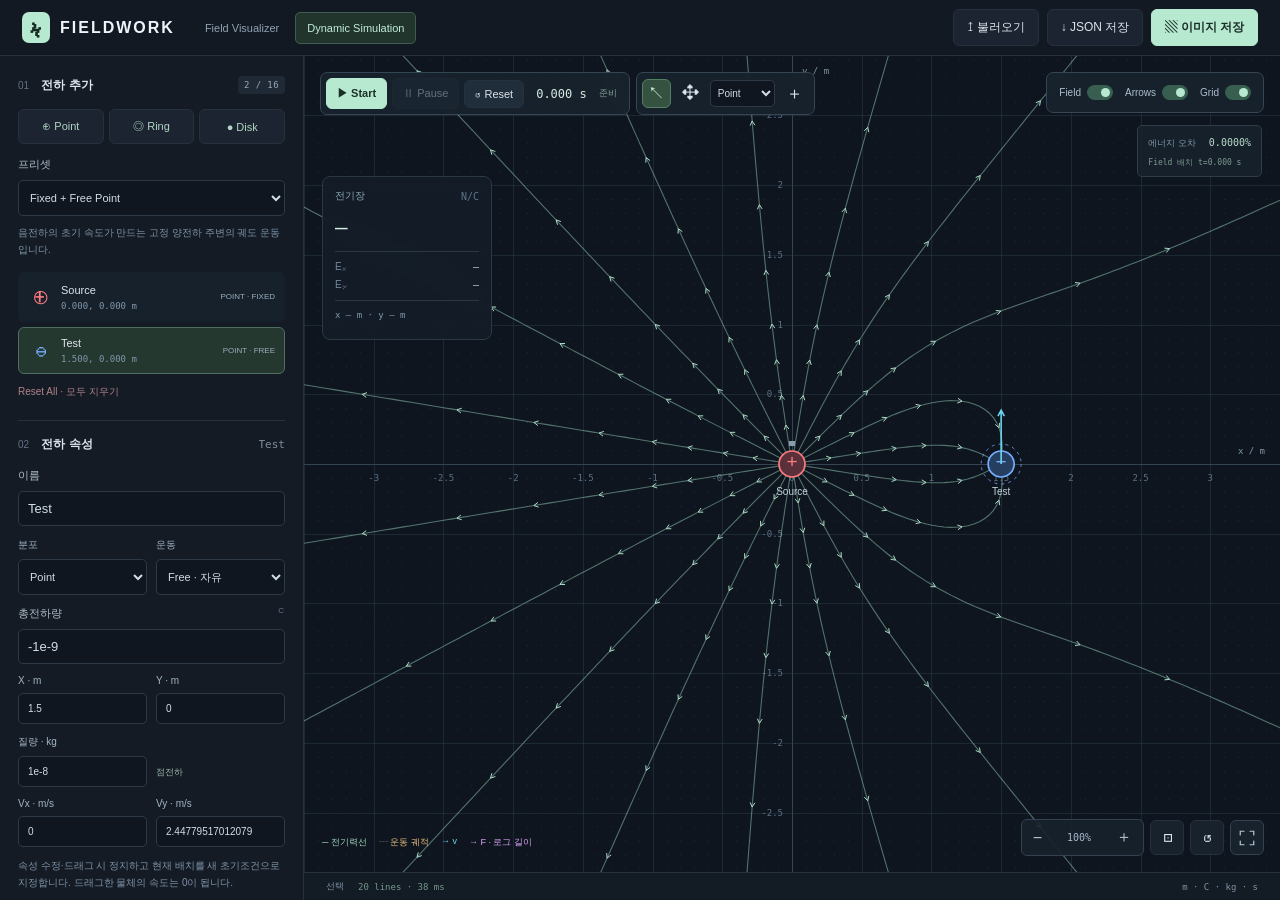
==== simulation.html @ 672c0777 "cloned updated version cloned updated version" ====
<!doctype html>
<html lang="ko">
<head>
  <meta charset="utf-8"><meta name="viewport" content="width=device-width,initial-scale=1"><meta name="theme-color" content="#10151d">
  <title>Dynamic Simulation — FIELDWORK</title>
  <meta name="description" content="점전하·균일 링·원판의 준정적 쿨롱 힘과 실제 운동 궤적 시뮬레이션">
  <link rel="stylesheet" href="css/style.css"><link rel="stylesheet" href="css/field-controls.css"><link rel="stylesheet" href="css/navigation.css"><link rel="stylesheet" href="css/simulation.css">
  <script defer src="js/physics.js"></script><script defer src="js/fieldLines.js"></script><script defer src="js/renderer.js"></script><script defer src="js/ui.js"></script>
  <script defer src="js/simulation-physics.js"></script><script defer src="js/simulation-fields.js"></script><script defer src="js/simulation-renderer.js"></script><script defer src="js/simulation.js"></script>
</head>
<body class="simulation-page">
  <header class="app-header">
    <a class="brand" href="index.html" aria-label="Fieldwork 홈"><span class="brand-mark">ϟ</span><span>FIELDWORK</span></a>
    <nav class="page-nav" aria-label="페이지"><a href="index.html">Field Visualizer</a><a href="simulation.html" aria-current="page">Dynamic Simulation</a></nav>
    <div class="file-actions"><button id="sim-import" title="시뮬레이션 JSON 불러오기" aria-label="시뮬레이션 JSON 불러오기">↥ <span>불러오기</span></button><button id="sim-save" title="시뮬레이션 JSON 저장" aria-label="시뮬레이션 JSON 저장">↓ <span>JSON 저장</span></button><button id="sim-png" class="primary" title="현재 화면 PNG 저장" aria-label="현재 화면 PNG 저장">▧ <span>이미지 저장</span></button><input id="sim-file" type="file" accept=".json,application/json" hidden></div>
  </header>
  <div class="workspace">
    <aside class="sidebar">
      <section><div class="section-heading"><h2><span>01</span> 전하 추가</h2><span class="badge" id="body-count">0 / 16</span></div>
        <div class="distribution-buttons"><button data-add="point">⊕ Point</button><button data-add="ring">◎ Ring</button><button data-add="disk">● Disk</button></div>
        <label for="sim-preset" class="field-label">프리셋</label><select id="sim-preset"><option value="single">Fixed + Free Point</option><option value="dipole">Electric Dipole</option><option value="like">Two Positive Charges</option><option value="ring">Charged Ring</option><option value="disk">Charged Disk</option><option value="moving">Multiple Moving Charges</option></select>
        <p id="preset-description" class="sim-note"></p><div id="body-list" class="body-list" aria-label="시뮬레이션 전하 목록"></div>
        <button id="reset-all" class="text-button danger">Reset All · 모두 지우기</button>
      </section>
      <section><div class="section-heading"><h2><span>02</span> 전하 속성</h2><span class="muted" id="body-selection">선택 없음</span></div>
        <form id="body-form" novalidate><fieldset id="property-fields">
          <label class="field-label" for="body-name">이름</label><input id="body-name" type="text" autocomplete="off">
          <div class="form-pair"><label for="body-type">분포<select id="body-type"><option value="point">Point</option><option value="ring">Ring</option><option value="disk">Disk</option></select></label><label for="body-fixed">운동<select id="body-fixed"><option value="fixed">Fixed · 고정</option><option value="free">Free · 자유</option></select></label></div>
          <label class="field-label" for="body-q">총전하량 <span>C</span></label><input id="body-q" type="text" inputmode="decimal" autocomplete="off">
          <div class="form-pair"><label for="body-x">X · m<input id="body-x" type="text" inputmode="decimal"></label><label for="body-y">Y · m<input id="body-y" type="text" inputmode="decimal"></label></div>
          <div id="radius-property"><label class="field-label" for="body-radius">반지름 R <span>m</span></label><input id="body-radius" type="text" inputmode="decimal"></div>
          <div class="form-pair"><label for="body-mass">질량 · kg<input id="body-mass" type="text" inputmode="decimal"></label><div class="body-density" id="body-density"></div></div>
          <div class="form-pair"><label for="body-vx">Vx · m/s<input id="body-vx" type="text" inputmode="decimal"></label><label for="body-vy">Vy · m/s<input id="body-vy" type="text" inputmode="decimal"></label></div>
          <p class="sim-note">속성 수정·드래그 시 정지하고 현재 배치를 새 초기조건으로 지정합니다. 드래그한 물체의 속도는 0이 됩니다.</p>
          <p id="body-error" class="error" role="alert"></p><div class="editor-actions"><button type="submit" class="apply-button">초기조건 적용 <span>↵</span></button><button type="button" id="body-delete">삭제</button></div>
        </fieldset></form>
        <div class="sim-selected-values"><span>|v| <b id="body-speed">—</b> m/s</span><span>|F| <b id="body-force">—</b> N</span></div>
      </section>
      <section><div class="section-heading"><h2><span>03</span> 시뮬레이션 설정</h2></div>
        <div class="form-pair"><label for="sim-dt">시간 간격 Δt · s<input id="sim-dt" type="text" inputmode="decimal" value="0.002"></label><label for="collision-radius">접촉 여유 · m<input id="collision-radius" type="text" inputmode="decimal" value="0.015"></label></div>
        <div class="slider-setting"><label for="sim-speed">Simulation Speed <output id="sim-speed-value">1.0×</output></label><input id="sim-speed" type="range" min="0.1" max="8" step="0.1" value="1"></div>
        <div class="form-pair"><label for="force-quality">힘 샘플 품질<select id="force-quality"><option value="low">낮음 · 16 / 32</option><option value="medium" selected>기본 · 32 / 96</option><option value="high">높음 · 64 / 256</option></select></label><label for="field-quality">Field 품질<select id="field-quality"><option value="low" selected>낮음 · 16 / 32</option><option value="medium">기본 · 32 / 96</option><option value="high">높음 · 64 / 256</option></select></label></div>
        <p id="sample-info" class="sim-note"></p><p class="sim-note">원주 / 면적 균일 샘플. 힘 완화(softening) 없음. 접촉·과도한 한 스텝 이동은 경고 후 정지합니다.</p>
      </section>
      <section><div class="section-heading"><h2><span>04</span> 시각화 설정</h2><button id="clear-trails" class="tiny-button">궤적 지우기</button></div>
        <label class="toggle-row">전기력선 <input id="sim-lines" type="checkbox" role="switch" checked></label><label class="toggle-row">방향 화살표 <input id="sim-arrows" type="checkbox" role="switch" checked></label><label class="toggle-row">운동 궤적 <input id="sim-trails" type="checkbox" role="switch" checked></label><label class="toggle-row">속도 벡터 <input id="sim-velocity" type="checkbox" role="switch" checked></label><label class="toggle-row">힘 벡터 <input id="sim-forces" type="checkbox" role="switch"></label><label class="toggle-row">좌표 격자 <input id="sim-grid" type="checkbox" role="switch" checked></label>
        <div class="slider-setting"><label for="sim-line-density">전기력선 밀도 <output id="sim-line-density-value">20</output></label><input id="sim-line-density" type="range" min="8" max="36" step="2" value="20"></div>
        <div class="slider-setting"><label for="field-interval">Field 갱신 간격 <output id="field-interval-value">400 ms</output></label><input id="field-interval" type="range" min="150" max="1500" step="50" value="400"></div>
      </section>
      <p class="sim-model-note">비상대론적·준정적 XY 모델. 링·원판은 강체 병진운동만 합니다. 회전·변형·자기장·복사 반작용은 제외합니다.</p>
    </aside>
    <main class="main-panel" aria-label="동적 전하 시뮬레이션">
      <div class="canvas-container" id="canvas-container"><canvas id="field-canvas" tabindex="0" aria-label="동적 전하 좌표평면. 전하 선택·드래그, 휠 확대, 빈 공간 드래그 이동"></canvas>
        <div class="sim-topbar"><div class="sim-transport" role="group" aria-label="시간 조작"><button id="sim-start" class="sim-start">▶ Start</button><button id="sim-pause" disabled>Ⅱ Pause</button><button id="sim-reset" title="최초 위치와 속도로 복원">↺ Reset</button><span id="sim-time">0.000 s</span><span id="sim-status" class="sim-state" data-state="ready">준비</span></div><div class="sim-mode-tools" role="group" aria-label="시뮬레이션 도구"><button data-sim-mode="select" aria-label="선택 도구" title="선택 (V)">↖</button><button data-sim-mode="pan" aria-label="이동 도구" title="이동 (H)">✥</button><select id="field-add-type" aria-label="추가할 전하 종류"><option value="point">Point</option><option value="ring">Ring</option><option value="disk">Disk</option></select><button id="field-add" aria-label="전하 추가 모드" title="선택한 종류 추가">＋</button></div></div>
        <div class="sim-field-controls" role="group" aria-label="Field 표시"><label>Field <input id="overlay-lines" type="checkbox" role="switch" checked></label><label>Arrows <input id="overlay-arrows" type="checkbox" role="switch" checked></label><label>Grid <input id="overlay-grid" type="checkbox" role="switch" checked></label></div>
        <div class="probe-card sim-probe"><div class="probe-heading">전기장 <span>N/C</span></div><div class="probe-magnitude" id="sim-probe-mag">—<small>마우스를 올려 측정</small></div><div class="probe-details"><span>Eₓ <b id="sim-probe-ex">—</b></span><span>Eᵧ <b id="sim-probe-ey">—</b></span></div><div class="probe-position" id="sim-probe-position">x — m · y — m</div><div id="sim-probe-note" class="sim-probe-note"></div></div>
        <div class="sim-energy" title="(현재 E − 초기 E) / (초기 K + |초기 U|). 고정-고정 상수 에너지는 제외합니다."><span>에너지 오차</span><b id="energy-error">0.000%</b><small id="field-snapshot">Field 계산 중</small></div>
        <div class="sim-legend"><span class="field-color">─ 전기력선</span><span class="trail-color">┄ 운동 궤적</span><span class="velocity-color">→ v</span><span class="force-color">→ F · 로그 길이</span></div>
        <div class="sim-view-controls"><div class="zoom-control"><button id="sim-zoom-out" aria-label="축소">−</button><span id="sim-zoom">100%</span><button id="sim-zoom-in" aria-label="확대">＋</button></div><button id="sim-fit" title="전체 보기 (F)" aria-label="모든 물체 보기">⊡</button><button id="sim-view-reset" title="뷰 초기화" aria-label="뷰 초기화">↺</button><button id="sim-maximize" class="maximize-button" aria-label="필드 최대화" aria-pressed="false" title="필드 최대화"><svg width="18" height="18" viewBox="0 0 24 24" fill="none" stroke="currentColor" stroke-width="1.6" stroke-linecap="round" aria-hidden="true"><path id="sim-maximize-icon" d="M8 3H3v5M16 3h5v5M3 16v5h5M21 16v5h-5"/></svg></button></div>
        <div id="sim-warning" class="sim-warning" role="alert" hidden></div><div id="sim-empty" class="empty-state" hidden><h2>전하를 추가하세요</h2><p>Point · Ring · Disk를 선택한 뒤 평면을 클릭하세요.</p></div>
      </div>
      <footer class="statusbar"><span id="sim-mode-label">선택</span><span id="sim-field-status">전기력선 계산 중</span><span class="cursor-position" id="sim-cursor">m · C · kg · s</span></footer>
    </main>
  </div>
  <div id="toast" class="toast" role="status" hidden></div>
  <dialog id="sim-clear-dialog" aria-labelledby="sim-clear-title"><div class="dialog-heading"><h2 id="sim-clear-title">모든 물체를 지울까요?</h2></div><p>현재 물체와 초기조건·궤적을 지웁니다. 필요한 배치는 먼저 JSON으로 저장하세요.</p><div class="editor-actions"><button id="sim-clear-cancel" autofocus>취소</button><button id="sim-clear-confirm" class="danger">Reset All</button></div></dialog>
</body>
</html>
---- css/style.css ----
:root{color-scheme:dark;--bg:#0d131b;--panel:#141b25;--border:#27313d;--text:#dce4ed;--muted:#7f8d9f;--accent:#b6e9d0;--positive:#fa7b80;--negative:#77adff;font-family:Inter,"Segoe UI","Malgun Gothic",sans-serif;font-size:13px}*{box-sizing:border-box}body{margin:0;background:var(--bg);color:var(--text);overflow:hidden}button,input,select{font:inherit}button{cursor:pointer;color:inherit;background:#1b2430;border:1px solid var(--border);border-radius:6px;transition:background .16s,border-color .16s}button:hover{background:#2b3847;border-color:#4c6073}button:focus-visible,select:focus-visible,input:focus-visible,canvas:focus-visible{outline:2px solid var(--accent);outline-offset:3px}button:disabled{opacity:.4;cursor:default}button:active{transform:translateY(1px)}.app-header{height:78px;padding:0 28px;display:flex;align-items:center;gap:35px;border-bottom:1px solid var(--border);background:#121923}.brand{display:flex;align-items:center;gap:13px;text-decoration:none;color:#edf5fa;font-size:19px;font-weight:750;letter-spacing:2px}.brand-mark{display:grid;place-items:center;width:35px;height:40px;background:var(--accent);color:#142920;border-radius:10px;font-size:31px}.brand small{display:block;font-size:8px;letter-spacing:2.8px;font-weight:500;color:var(--muted);margin-top:5px}.header-caption{font-size:9px;color:#8c9aad;letter-spacing:1.5px;display:flex;align-items:center;gap:10px}.live-dot{display:inline-block;width:6px;height:6px;background:var(--accent);border-radius:100%;flex-shrink:0}.divider{color:#3a4859;margin:0 5px}.file-actions{margin-left:auto;display:flex;gap:8px}.file-actions button{padding:9px 13px;font-size:12px}.file-actions .primary{background:var(--accent);color:#192e27;border-color:var(--accent);font-weight:650}.workspace{display:flex;height:calc(100dvh - 78px)}.sidebar{width:304px;flex-shrink:0;overflow:auto;background:var(--panel);border-right:1px solid var(--border);padding:26px 22px 12px;scrollbar-width:thin;scrollbar-color:#354252 transparent}.eyebrow{font-size:9px;font-weight:600;letter-spacing:2px;color:var(--accent)}h1{font-size:22px;font-weight:600;margin:10px 0 26px;letter-spacing:-.8px}h1>span{font-size:11px;display:block;margin-top:8px;letter-spacing:0;color:var(--muted);font-weight:400}section{border-top:1px solid var(--border);padding:19px 0}.section-heading{display:flex;justify-content:space-between;align-items:center;margin-bottom:15px}h2{margin:0;font-size:12px;font-weight:600}h2>span{font-size:10px;color:#617183;font-weight:500;margin-right:9px}.badge{font:9px Consolas,monospace;color:#98a7b7;background:#202a36;padding:4px 6px;border-radius:4px;letter-spacing:.4px}.add-actions{display:flex;gap:8px;margin-bottom:17px}.add-actions button{flex:1;padding:10px 3px;font-size:11px}.add-positive{color:var(--positive);background:#362329;border-color:#513139}.add-negative{color:var(--negative);background:#1f2d42;border-color:#30466a}.field-label{display:flex;justify-content:space-between;font-size:11px;color:#b4bfcb;margin-bottom:8px}.field-label span{font-size:8px;letter-spacing:1px;color:#63768a}select,input[type=text]{width:100%;background:#0f161f;border:1px solid #2e3947;color:#d2dce7;border-radius:5px;padding:9px;min-width:0}select{font-size:11px;padding:10px 7px;cursor:pointer}.charge-list{margin-top:12px;max-height:153px;overflow:auto;scrollbar-width:thin}.charge-row{display:flex;align-items:center;width:100%;gap:9px;margin:5px 0;background:#17202b;padding:9px 8px;text-align:left;border:1px solid transparent}.charge-row.selected{background:#202f36;border-color:#4b7067}.charge-icon{display:grid;place-items:center;width:23px;height:23px;background:#422b33;color:var(--positive);border-radius:50%;font-size:19px}.charge-row.negative .charge-icon{color:var(--negative);background:#253854}.charge-row.zero .charge-icon{color:#abb6c0;background:#33404c}.charge-row-info{flex:1;min-width:0}.charge-row-info strong{font-size:10px;font-weight:500}.charge-row-info small{display:block;color:#8290a2;font:9px Consolas,monospace;margin-top:4px}.charge-row .q-value{font:11px Consolas,monospace;color:#d5e4e7}.row-delete{border:0;background:transparent;color:#8290a2;padding:5px;font-size:16px}.row-delete:hover{color:var(--positive);background:#392a30}.text-button{border:0;background:none;font-size:10px;padding:6px 0}.danger{color:#b08288}.muted{color:var(--muted);font:11px Consolas,monospace}fieldset{padding:0;margin:0;border:0}fieldset:disabled{opacity:.38}.charge-input{position:relative}.charge-input input{padding-right:34px;font:14px Consolas,monospace}.charge-input>span{position:absolute;right:12px;top:10px;color:#6d8195;font-size:11px}.quick-units{display:flex;gap:6px;margin:8px 0 14px}.quick-units button{padding:4px 10px;font-size:10px;background:#1b2531;color:#9faec0}.coordinate-inputs{display:flex;gap:9px}.coordinate-inputs label{display:flex;align-items:center;gap:7px;padding:0 8px;background:#0f161f;border:1px solid #2e3947;border-radius:5px;color:#8ca0b5;font:10px Consolas,monospace;min-width:0}.coordinate-inputs input{border:0;padding:9px 0;font:12px Consolas,monospace}.coordinate-inputs span{color:#53677c}.error{font-size:10px;line-height:1.5;color:#ff9b9b;margin:5px 0;min-height:0}.error:empty{display:none}.editor-actions{display:flex;gap:7px;margin-top:12px}.editor-actions button{padding:8px 12px;font-size:10px}.apply-button{flex:1;background:#263d37;border-color:#3a5c50;color:#c4e8d7;display:flex;justify-content:space-between}.tiny-button{border:0;background:transparent;font-size:9px;color:#73879d;padding:2px}.slider-setting{margin:15px 0}.slider-setting label{display:flex;justify-content:space-between;color:#acbac9;font-size:11px;margin-bottom:8px}.slider-setting output{font:10px Consolas,monospace;color:#d2e5dc}input[type=range]{appearance:none;width:100%;height:3px;background:#303d4c;border-radius:5px;display:block;margin:11px 0;accent-color:var(--accent);cursor:pointer}input[type=range]::-webkit-slider-thumb{appearance:none;width:11px;height:11px;border-radius:100%;background:var(--accent);border:2px solid #15251e}input[type=range]::-moz-range-thumb{width:9px;height:9px;border-radius:100%;background:var(--accent)}.toggle-row{display:flex;align-items:center;justify-content:space-between;font-size:11px;color:#aebccb;margin-top:14px}input[role=switch]{appearance:none;width:26px;height:15px;background:#374555;border-radius:10px;position:relative;cursor:pointer;margin:0}input[role=switch]:before{content:"";position:absolute;width:9px;height:9px;border-radius:100%;background:#9eacba;left:3px;top:3px;transition:transform .15s}input[role=switch]:checked{background:#385e50}input[role=switch]:checked:before{background:#b7e9d0;transform:translateX(11px)}.sidebar-note{display:flex;gap:10px;font-size:9px;line-height:1.8;color:#9aaeb9;border-top:1px solid var(--border);padding-top:13px}.sidebar-note>span{font-size:20px;color:var(--accent)}.sidebar-note p{margin:0}.sidebar-note p span{color:#617487}.main-panel{display:flex;flex-direction:column;min-width:0;flex:1}.canvas-toolbar{height:61px;padding:0 22px;display:flex;align-items:center;justify-content:space-between;border-bottom:1px solid var(--border);background:#141b24;gap:10px}.tools,.view-actions{display:flex;gap:5px;align-items:center}.canvas-toolbar button{border-color:transparent;background:transparent;padding:8px 10px;font-size:11px;white-space:nowrap;color:#9fadb9}.canvas-toolbar button:hover{background:#25303e}.tools button>span{font-size:17px;vertical-align:-1px;margin-right:5px}.tools button.active{color:#d5f3e6;background:#263b34;border-color:#3e5f51}.add-actions button.active{outline:1px solid var(--accent)}.tool-divider{width:1px;height:22px;background:#35404e;margin:0 8px}.red{color:var(--positive)}.blue{color:var(--negative)}#help-btn{border:1px solid #344252;border-radius:50%;width:24px;height:24px;padding:0;margin-left:10px}.canvas-container{position:relative;flex:1;min-height:0;overflow:hidden;background:#0e151e}canvas{display:block;width:100%;height:100%;touch-action:none;cursor:default}.scene-title{position:absolute;left:31px;top:27px;pointer-events:none}.scene-title .eyebrow{color:#7c9a99;font-size:8px}.scene-title h2{font-size:26px;letter-spacing:-.7px;font-weight:500;margin:9px 0}.scene-title p{margin:0;color:#798b9e;font-size:11px}.physics-tag{position:absolute;right:27px;top:29px;display:flex;gap:8px;align-items:center;font:8px Consolas,monospace;letter-spacing:1px;color:#88a496;background:#13201ee6;border:1px solid #2a3b38;border-radius:4px;padding:8px 9px;pointer-events:none}.physics-tag #compute-status{font-size:8px;color:#607e72;letter-spacing:0}.probe-card{position:absolute;right:26px;top:81px;width:205px;border:1px solid #2b3945;border-radius:8px;background:#141e29e6;backdrop-filter:blur(10px);padding:15px;pointer-events:none}.probe-heading{display:flex;align-items:center;gap:7px;font:8px Consolas,monospace;letter-spacing:1.1px;color:#8ea7b8}.probe-heading>span:last-child{margin-left:auto;color:#5f7589;letter-spacing:0}.probe-magnitude{font:25px Consolas,monospace;color:#d3eee1;margin:16px 0}.probe-magnitude small{font:9px "Segoe UI",sans-serif;color:#7d91a1;display:block;margin-top:5px}.probe-details{border-top:1px solid #2a3744;padding-top:11px;display:grid;gap:9px}.probe-details>span{display:flex;justify-content:space-between;font-size:10px;color:#71899e}.probe-details b{font:10px Consolas,monospace;color:#bbcbd6}.canvas-bottom{position:absolute;left:29px;right:27px;bottom:23px;display:flex;justify-content:space-between;align-items:center;pointer-events:none}.legend{display:flex;gap:17px;font-size:9px;color:#91a2b4}.legend>span{display:flex;gap:6px;align-items:center}.legend i{width:6px;height:6px;border-radius:50%;display:inline-block}.positive-dot{background:var(--positive)}.negative-dot{background:var(--negative)}.legend-line{color:var(--accent);font-size:18px}.legend-line span{font-size:9px;color:#91a2b4}.zoom-control{display:flex;align-items:center;background:#18212de8;border:1px solid #334150;border-radius:6px;pointer-events:auto}.zoom-control button{border:0;background:transparent;padding:7px 11px;font-size:16px;color:#b4c6d3}.zoom-control>span{font:10px Consolas,monospace;width:52px;text-align:center;color:#a7bacb}.mode-hint{position:absolute;bottom:29px;left:50%;transform:translateX(-50%);color:#647d8c;font-size:9px;pointer-events:none;white-space:nowrap}.statusbar{height:33px;display:flex;gap:22px;align-items:center;padding:0 22px;background:#131b25;border-top:1px solid var(--border);font:9px Consolas,"Malgun Gothic",monospace;color:#7f94a7}.statusbar>span:first-child{display:flex;align-items:center;gap:7px}.cursor-position{margin-left:auto}.status-units{border-left:1px solid #35404a;padding-left:15px;color:#526b80}.empty-state{position:absolute;top:43%;left:50%;transform:translate(-50%,-50%);text-align:center;pointer-events:none;width:80%}.empty-state>span{font-size:35px;color:#8daea5}.empty-state h2{font-size:22px;margin:18px}.empty-state p{font-size:12px;color:#8a9eaf}.toast{position:fixed;left:50%;bottom:55px;transform:translateX(-50%);padding:13px 22px;background:#243d34;color:#d0f4e2;border:1px solid #4d7b64;border-radius:7px;z-index:20;box-shadow:0 8px 30px #0005;font-size:12px}dialog{max-width:480px;width:90%;border:1px solid #415360;border-radius:12px;background:#18222f;color:var(--text);padding:28px;box-shadow:0 25px 100px #0008}dialog::backdrop{background:#070c13b8;backdrop-filter:blur(4px)}.dialog-heading{display:flex;align-items:center;justify-content:space-between}.dialog-heading h2{font-size:20px}.dialog-heading button{font-size:22px;padding:0 8px}dialog p{font-size:12px;color:#9eb0c0;line-height:1.8}dl{display:grid;grid-template-columns:145px 1fr;gap:17px;font-size:12px;padding:20px 0}dt{color:#b6e9d0}dd{margin:0;color:#b2c0cc}.help-note{border-top:1px solid #344556;padding-top:17px;font-size:11px!important}[hidden]{display:none!important}@media(min-width:1500px){.sidebar{width:320px;padding-left:26px;padding-right:26px}.canvas-toolbar{padding:0 30px}}@media(max-height:850px){.sidebar{padding-top:18px}h1{margin-bottom:19px}section{padding:14px 0}.slider-setting{margin:12px 0}.sidebar-note{display:none}}@media(max-width:1100px){.header-caption{display:none}.sidebar{width:277px;padding-left:16px;padding-right:16px}.canvas-toolbar{padding:0 10px}.canvas-toolbar button{padding:8px 6px}.view-actions button span{display:none}.mode-hint{display:none}.probe-card{width:175px;right:17px}.physics-tag{right:17px}.status-units{display:none}.scene-title{left:23px}.legend{gap:10px}}@media(max-width:760px){.app-header{height:65px;padding:0 14px}.brand{font-size:15px}.brand-mark{width:29px;height:34px}.file-actions button{font-size:15px;padding:7px}.file-actions button span{display:none}.workspace{height:calc(100dvh - 65px)}.sidebar{width:230px;padding:17px 12px}.sidebar-intro h1{font-size:19px}.sidebar-intro .eyebrow{font-size:8px}.canvas-toolbar{height:52px;overflow:auto;flex-shrink:0}.tools button{font-size:0}.tools button>span{font-size:19px;margin:0}.view-actions{gap:0}.view-actions button{font-size:14px}.tool-divider{margin:0 3px}.scene-title{top:19px;left:18px}.scene-title h2{font-size:19px}.scene-title p{display:none}.physics-tag{top:83px;left:18px;right:auto;font-size:7px}.probe-card{top:auto;bottom:74px;right:14px;width:165px;padding:12px}.probe-magnitude{font-size:21px;margin:12px 0}.canvas-bottom{left:15px;right:15px;bottom:18px}.legend{display:none}.zoom-control{margin-left:auto}.statusbar{padding:0 10px;gap:8px;font-size:8px}#line-count{display:none}.cursor-position{white-space:nowrap}.charge-row .q-value{font-size:9px}.quick-units button{padding:4px 7px}}@media(max-width:480px){.workspace{height:auto;flex-direction:column-reverse}.main-panel{height:72dvh;min-height:440px}.sidebar{width:100%;border-right:0;border-top:1px solid var(--border);overflow:visible;display:block}.sidebar-intro{display:none}body{overflow:auto}.app-header{position:sticky;top:0;z-index:10}.brand small{font-size:6px}.brand{gap:8px}.file-actions{gap:5px}.file-actions button{padding:6px}.probe-card{width:150px}.scene-title h2{font-size:19px}.canvas-toolbar{min-height:52px}.statusbar{min-height:30px}.sidebar section{padding:17px 0}.charge-list{max-height:180px}}
---- css/field-controls.css ----
/* Focused layout and controls. Canvas camera coordinates stay independent of CSS. */
.app-header { height: 56px; padding: 0 22px; }
.brand { font-size: 16px; gap: 10px; }
.brand-mark { width: 28px; height: 31px; border-radius: 7px; font-size: 25px; }
.workspace { height: calc(100dvh - 56px); }
.sidebar { width: 300px; padding: 5px 18px 14px; }
.sidebar section:first-of-type { border-top: 0; }
.sidebar section { padding: 15px 0; }
.canvas-toolbar { height: 48px; padding: 0 18px; }
.statusbar { height: 28px; }
#field-canvas { position: absolute; inset: 0; width: 100%; height: 100%; }
#status-text { max-width: 170px; overflow: hidden; text-overflow: ellipsis; white-space: nowrap; }
#selected-badge { max-width: 130px; overflow: hidden; text-overflow: ellipsis; white-space: nowrap; }
#charge-name { font-size: 12px; }
.charge-value-label { margin-top: 13px; }
.charge-row-info strong { display: block; overflow: hidden; text-overflow: ellipsis; white-space: nowrap; }
.charge-row .q-value { flex-shrink: 0; }
.probe-card { left: 18px; right: auto; top: 18px; bottom: auto; width: 176px; padding: 12px; background: #141e29d9; }
.probe-heading { letter-spacing: 0; font-size: 10px; }
.probe-magnitude { font-size: 23px; margin: 12px 0; }
.probe-details { gap: 7px; padding-top: 9px; }
.probe-position { border-top: 1px solid #2a3744; margin-top: 10px; padding-top: 9px; color: #8299ac; font: 9px Consolas, monospace; overflow-wrap: anywhere; }
.canvas-bottom { left: 18px; right: 18px; bottom: 18px; z-index: 2; }
.field-view-actions { display: flex; align-items: center; gap: 8px; margin-left: auto; pointer-events: auto; }
.maximize-button { display: grid; place-items: center; width: 36px; height: 36px; background: #18212de8; border: 1px solid #334150; color: #afc6d4; }
.maximize-button:hover { background: #304437; border-color: #638674; color: #dcf4e8; }
.field-switches, .field-tools { position: absolute; top: 18px; z-index: 2; border: 1px solid #334150; border-radius: 7px; background: #18212ddc; backdrop-filter: blur(8px); }
.field-switches { right: 18px; height: 38px; padding: 0 12px; display: flex; gap: 12px; align-items: center; }
.field-switches label { display: flex; align-items: center; gap: 9px; color: #bdcdd8; font-size: 11px; cursor: pointer; }
.field-controls-divider { height: 15px; width: 1px; background: #354451; }
.field-tools { left: 18px; padding: 4px; gap: 4px; display: none; }
.field-tools button { display: grid; place-items: center; width: 32px; height: 30px; font-size: 20px; border-color: transparent; background: transparent; }
.field-tools button:hover { background: #2b3947; }
.field-tools button.active { border-color: #527462; background: #2b4438; }

/* Browser-viewport maximization; no browser Fullscreen API or F11 state. */
body.field-maximized { overflow: hidden; }
.field-maximized .app-header,
.field-maximized .sidebar,
.field-maximized .canvas-toolbar,
.field-maximized .statusbar { display: none; }
.field-maximized .workspace { height: 100dvh; }
.field-maximized .canvas-container { position: fixed; inset: 0; width: 100%; height: 100dvh; z-index: 40; }
.field-maximized .field-tools { display: flex; }
.field-maximized .probe-card { top: 74px; }
.field-maximized .toast { z-index: 60; }

@media (max-width: 1100px) {
  .sidebar { width: 260px; padding-left: 14px; padding-right: 14px; }
  .canvas-toolbar { padding: 0 10px; }
}
@media (max-width: 760px) {
  .app-header { padding: 0 14px; }
  .sidebar { width: 230px; padding-left: 12px; padding-right: 12px; }
  .probe-card { width: 153px; left: 12px; top: 67px; }
  .field-switches { right: 12px; top: 12px; height: 34px; gap: 9px; padding: 0 10px; }
  .field-switches label { gap: 7px; font-size: 10px; }
  .field-maximized .probe-card { top: 64px; }
  .field-tools { left: 12px; top: 12px; }
  .field-tools button { width: 27px; height: 26px; font-size: 18px; }
  .canvas-bottom { left: 12px; right: 12px; bottom: 14px; }
}
@media (max-width: 480px) {
  .workspace { height: auto; }
  .sidebar { width: 100%; }
  .main-panel { height: 76dvh; }
  .field-maximized .main-panel { height: 100dvh; min-height: 0; }
}
---- css/navigation.css ----
.app-header { gap: 18px; }
.page-nav { display: flex; align-items: center; gap: 4px; }
.page-nav a { color: #8fa1b3; text-decoration: none; font-size: 11px; padding: 9px 11px; border: 1px solid transparent; border-radius: 5px; white-space: nowrap; }
.page-nav a:hover { color: #d6eee1; background: #24312d; }
.page-nav a[aria-current="page"] { color: #c3edda; border-color: #3e5d50; background: #21352d; }
@media(max-width: 980px) and (min-width: 621px) { .brand>span:last-child { display: none; } .page-nav a { padding: 8px; font-size: 10px; } }
@media(max-width: 620px) {
  .app-header { height: 88px; flex-wrap: wrap; gap: 5px 10px; align-content: center; }
  .page-nav { order: 3; width: 100%; justify-content: center; }
  .page-nav a { font-size: 10px; padding: 5px 12px; }
  .workspace { height: calc(100dvh - 88px); }
}
@media(max-width: 480px) { .workspace { height: auto; } }
---- css/simulation.css ----
.simulation-page .sidebar { width: 304px; }
.simulation-page .main-panel { min-width: 0; }
.distribution-buttons { display: flex; gap: 5px; margin-bottom: 13px; }
.distribution-buttons button { flex: 1; padding: 9px 3px; font-size: 11px; color: #b2d7c5; }
.distribution-buttons button.active { background: #294638; border-color: #6e9b82; }
.sim-note { font-size: 10px; line-height: 1.65; color: #7f94a9; margin: 9px 0; }
.body-list { max-height: 170px; overflow-y: auto; scrollbar-width: thin; }
.body-row { width: 100%; padding: 9px; margin: 5px 0; display: flex; align-items: center; gap: 8px; text-align: left; background: #17212c; border-color: transparent; }
.body-row.active { background: #24382f; border-color: #506e60; }
.body-row .body-sign { font-size: 22px; width: 25px; text-align: center; }
.body-row .body-info { flex: 1; min-width: 0; }
.body-row strong { display: block; font-size: 11px; font-weight: 500; overflow: hidden; text-overflow: ellipsis; white-space: nowrap; }
.body-row small { display: block; font: 9px Consolas,monospace; color: #8198ab; margin-top: 5px; }
.body-row .body-kind { color: #9aaebd; font-size: 8px; text-align: right; line-height: 1.7; }
.form-pair { display: flex; gap: 9px; margin: 11px 0; }
.form-pair>label,.form-pair>div { flex: 1; min-width: 0; }
.form-pair>label { display: flex; flex-direction: column; gap: 7px; font-size: 10px; color: #a3b5c5; }
.simulation-page #body-name { margin-bottom: 1px; }
.simulation-page input:disabled { opacity: .4; }
.body-density { align-self: end; font: 9px Consolas,monospace; color: #9ab4a8; overflow-wrap: anywhere; padding: 7px 0; line-height: 1.7; }
.sim-selected-values { display: flex; gap: 12px; margin-top: 13px; font-size: 9px; color: #708ba0; }
.sim-selected-values b { font: 10px Consolas,monospace; color: #bcced8; }
.sim-model-note { color: #90a6b7; font-size: 10px; line-height: 1.9; border-top: 1px solid #2d3c48; padding-top: 14px; }
#body-selection { max-width: 125px; text-overflow: ellipsis; overflow: hidden; white-space: nowrap; }
.sim-topbar { position: absolute; top: 16px; left: 16px; z-index: 3; display: flex; flex-wrap: wrap; gap: 6px; max-width: calc(100% - 275px); }
.sim-transport,.sim-mode-tools,.sim-field-controls { display: flex; align-items: center; padding: 5px; gap: 5px; background: #18232eea; border: 1px solid #344653; border-radius: 7px; backdrop-filter: blur(8px); }
.sim-transport button { padding: 7px 10px; font-size: 11px; background: #202d3a; }
.sim-transport .sim-start { background: #b6e9d0; color: #1b3025; border-color: #b6e9d0; font-weight: 600; }
#sim-time { padding: 0 7px; font: 12px Consolas,monospace; color: #d5eadf; white-space: nowrap; }
.sim-state { color: #88a397; font-size: 9px; padding-right: 7px; white-space: nowrap; }
.sim-state[data-state="running"] { color: #b6e9d0; }.sim-state[data-state="paused"] { color: #ebc587; }
.sim-mode-tools button { width: 29px; height: 29px; padding: 0; font-size: 17px; background: transparent; border-color: transparent; }
.sim-mode-tools button.active { color: #c7eddb; background: #355240; border-color: #537e65; }
.sim-mode-tools select { width: 65px; padding: 6px 3px; font-size: 10px; }
.sim-field-controls { position: absolute; top: 16px; right: 16px; z-index: 3; gap: 12px; padding: 12px; }
.sim-field-controls label { display: flex; align-items: center; gap: 6px; font-size: 10px; color: #acbecc; cursor: pointer; }
.simulation-page .sim-probe { top: 120px; width: 170px; padding: 12px; pointer-events: none; }
.sim-probe .probe-magnitude { font-size: 21px; margin: 12px 0; }
.sim-probe-note { color: #bca47c; font-size: 9px; line-height: 1.5; margin-top: 7px; }
.sim-energy { position: absolute; top: 69px; right: 18px; background: #16212be8; border: 1px solid #2e3d48; border-radius: 5px; padding: 8px 10px; pointer-events: none; }
.sim-energy span { color: #8199ac; font-size: 9px; margin-right: 13px; }.sim-energy b { color: #b9dac9; font: 10px Consolas,monospace; }
.sim-energy small { display: block; margin-top: 7px; color: #7f9b90; font: 8px Consolas,"Malgun Gothic",monospace; }
.sim-legend { position: absolute; bottom: 23px; left: 18px; font-size: 9px; display: flex; gap: 12px; pointer-events: none; }
.field-color { color: #a2d4be; }.trail-color { color: #e5bd7c; }.velocity-color { color: #6dd5ef; }.force-color { color: #dba0f5; }
.sim-view-controls { position: absolute; bottom: 16px; right: 16px; display: flex; align-items: center; gap: 6px; z-index: 3; }
.sim-view-controls>button { width: 34px; height: 35px; font-size: 18px; padding: 0; background: #18232eea; }
.sim-warning { position: absolute; bottom: 72px; left: 50%; transform: translateX(-50%); width: max-content; max-width: min(650px,calc(100% - 32px)); padding: 12px 16px; color: #f4d49c; background: #3a2e20f2; border: 1px solid #887047; border-radius: 7px; font-size: 12px; line-height: 1.7; z-index: 5; }
.simulation-page #sim-field-status { color: #759889; }.simulation-page .statusbar { gap: 14px; }
.simulation-page .empty-state { top: 55%; }
@media(min-width: 1550px) { .sim-topbar { max-width: calc(100% - 290px); } .simulation-page .sim-probe { top: 74px; } }
@media(max-width: 1100px) { .simulation-page .sidebar { width: 264px; } .sim-transport button { padding: 7px 8px; }.sim-topbar { max-width: calc(100% - 265px); } }
@media(max-width: 900px) {
  .sim-topbar { max-width: calc(100% - 28px); top: 12px; left: 12px; }
  .sim-field-controls { top: 107px; right: 12px; padding: 9px; }
  .sim-energy { top: 151px; right: 12px; }
  .simulation-page .sim-probe { top: auto; bottom: 98px; left: 12px; width: 153px; }
  .sim-legend { left: 12px; bottom: 65px; font-size: 8px; gap: 9px; }
  .sim-view-controls { right: 12px; bottom: 14px; }
}
@media(max-width: 620px) { .sim-topbar { display: block; right: 12px; }.sim-transport { gap: 3px; padding: 4px; flex-wrap: nowrap; }.sim-transport button { font-size: 10px; padding: 7px 6px; }#sim-time { font-size: 10px; padding: 0 3px; }.sim-state { display: none; }.sim-mode-tools { width: fit-content; margin-top: 6px; }.sim-field-controls { top: 102px; }.sim-energy { top: 147px; }.simulation-page .sim-probe { width: 135px; }.sim-warning { font-size: 10px; } }
@media(max-width: 480px) { .simulation-page .sidebar { width: 100%; }.simulation-page .main-panel { min-height: 540px; height: 82dvh; }.simulation-page.field-maximized .main-panel { min-height: 0; height: 100dvh; }.sim-probe .probe-magnitude { margin: 8px 0; font-size: 18px; }.sim-probe .probe-details { gap: 5px; }.sim-legend .force-color { display: none; } }
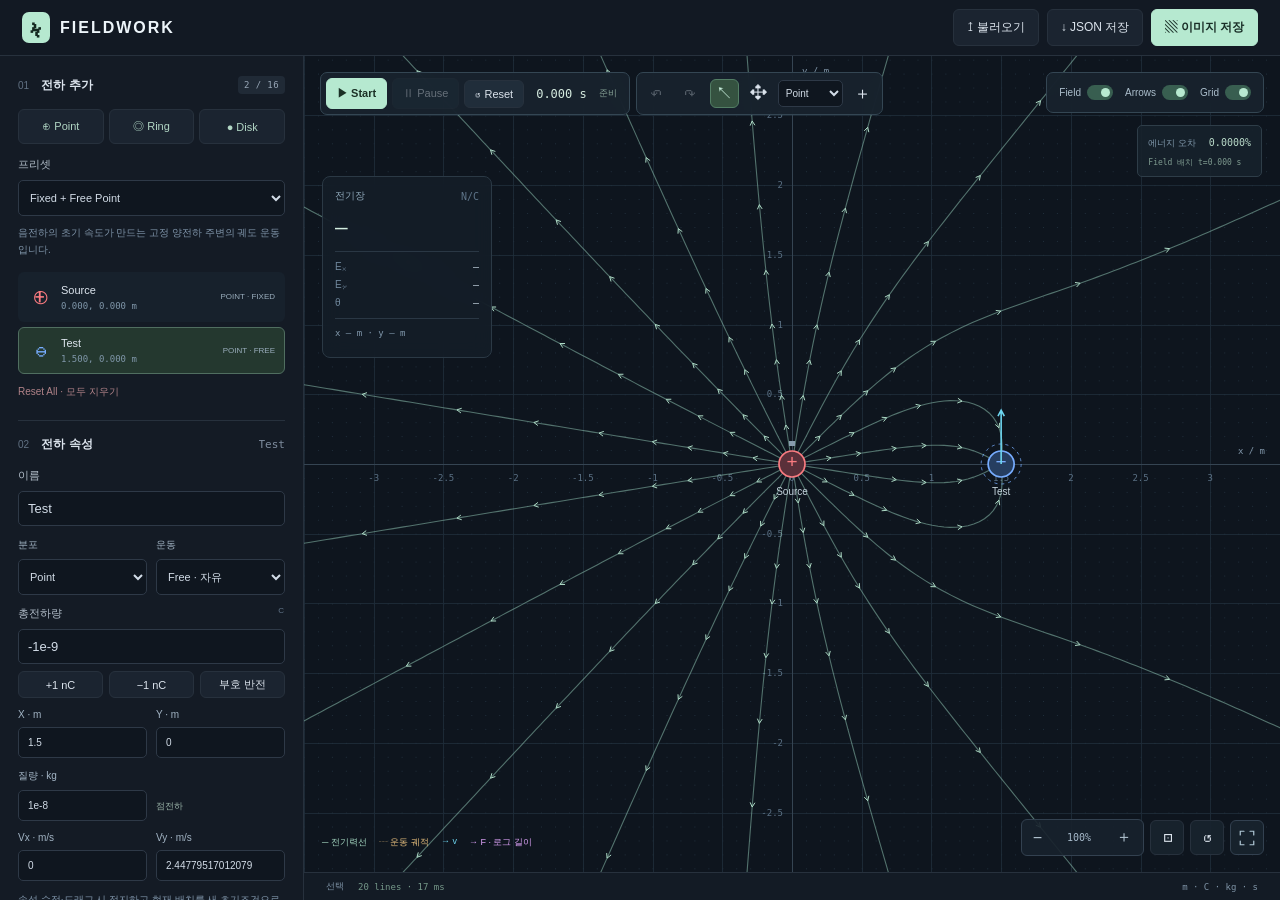
==== commit 2de6d95f: "Unify FIELDWORK simulation and add edit undo/redo" ====
--- a/simulation.html
+++ b/simulation.html
@@ -1,68 +1,2 @@
 <!doctype html>
-<html lang="ko">
-<head>
-  <meta charset="utf-8"><meta name="viewport" content="width=device-width,initial-scale=1"><meta name="theme-color" content="#10151d">
-  <title>Dynamic Simulation — FIELDWORK</title>
-  <meta name="description" content="점전하·균일 링·원판의 준정적 쿨롱 힘과 실제 운동 궤적 시뮬레이션">
-  <link rel="stylesheet" href="css/style.css"><link rel="stylesheet" href="css/field-controls.css"><link rel="stylesheet" href="css/navigation.css"><link rel="stylesheet" href="css/simulation.css">
-  <script defer src="js/physics.js"></script><script defer src="js/fieldLines.js"></script><script defer src="js/renderer.js"></script><script defer src="js/ui.js"></script>
-  <script defer src="js/simulation-physics.js"></script><script defer src="js/simulation-fields.js"></script><script defer src="js/simulation-renderer.js"></script><script defer src="js/simulation.js"></script>
-</head>
-<body class="simulation-page">
-  <header class="app-header">
-    <a class="brand" href="index.html" aria-label="Fieldwork 홈"><span class="brand-mark">ϟ</span><span>FIELDWORK</span></a>
-    <nav class="page-nav" aria-label="페이지"><a href="index.html">Field Visualizer</a><a href="simulation.html" aria-current="page">Dynamic Simulation</a></nav>
-    <div class="file-actions"><button id="sim-import" title="시뮬레이션 JSON 불러오기" aria-label="시뮬레이션 JSON 불러오기">↥ <span>불러오기</span></button><button id="sim-save" title="시뮬레이션 JSON 저장" aria-label="시뮬레이션 JSON 저장">↓ <span>JSON 저장</span></button><button id="sim-png" class="primary" title="현재 화면 PNG 저장" aria-label="현재 화면 PNG 저장">▧ <span>이미지 저장</span></button><input id="sim-file" type="file" accept=".json,application/json" hidden></div>
-  </header>
-  <div class="workspace">
-    <aside class="sidebar">
-      <section><div class="section-heading"><h2><span>01</span> 전하 추가</h2><span class="badge" id="body-count">0 / 16</span></div>
-        <div class="distribution-buttons"><button data-add="point">⊕ Point</button><button data-add="ring">◎ Ring</button><button data-add="disk">● Disk</button></div>
-        <label for="sim-preset" class="field-label">프리셋</label><select id="sim-preset"><option value="single">Fixed + Free Point</option><option value="dipole">Electric Dipole</option><option value="like">Two Positive Charges</option><option value="ring">Charged Ring</option><option value="disk">Charged Disk</option><option value="moving">Multiple Moving Charges</option></select>
-        <p id="preset-description" class="sim-note"></p><div id="body-list" class="body-list" aria-label="시뮬레이션 전하 목록"></div>
-        <button id="reset-all" class="text-button danger">Reset All · 모두 지우기</button>
-      </section>
-      <section><div class="section-heading"><h2><span>02</span> 전하 속성</h2><span class="muted" id="body-selection">선택 없음</span></div>
-        <form id="body-form" novalidate><fieldset id="property-fields">
-          <label class="field-label" for="body-name">이름</label><input id="body-name" type="text" autocomplete="off">
-          <div class="form-pair"><label for="body-type">분포<select id="body-type"><option value="point">Point</option><option value="ring">Ring</option><option value="disk">Disk</option></select></label><label for="body-fixed">운동<select id="body-fixed"><option value="fixed">Fixed · 고정</option><option value="free">Free · 자유</option></select></label></div>
-          <label class="field-label" for="body-q">총전하량 <span>C</span></label><input id="body-q" type="text" inputmode="decimal" autocomplete="off">
-          <div class="form-pair"><label for="body-x">X · m<input id="body-x" type="text" inputmode="decimal"></label><label for="body-y">Y · m<input id="body-y" type="text" inputmode="decimal"></label></div>
-          <div id="radius-property"><label class="field-label" for="body-radius">반지름 R <span>m</span></label><input id="body-radius" type="text" inputmode="decimal"></div>
-          <div class="form-pair"><label for="body-mass">질량 · kg<input id="body-mass" type="text" inputmode="decimal"></label><div class="body-density" id="body-density"></div></div>
-          <div class="form-pair"><label for="body-vx">Vx · m/s<input id="body-vx" type="text" inputmode="decimal"></label><label for="body-vy">Vy · m/s<input id="body-vy" type="text" inputmode="decimal"></label></div>
-          <p class="sim-note">속성 수정·드래그 시 정지하고 현재 배치를 새 초기조건으로 지정합니다. 드래그한 물체의 속도는 0이 됩니다.</p>
-          <p id="body-error" class="error" role="alert"></p><div class="editor-actions"><button type="submit" class="apply-button">초기조건 적용 <span>↵</span></button><button type="button" id="body-delete">삭제</button></div>
-        </fieldset></form>
-        <div class="sim-selected-values"><span>|v| <b id="body-speed">—</b> m/s</span><span>|F| <b id="body-force">—</b> N</span></div>
-      </section>
-      <section><div class="section-heading"><h2><span>03</span> 시뮬레이션 설정</h2></div>
-        <div class="form-pair"><label for="sim-dt">시간 간격 Δt · s<input id="sim-dt" type="text" inputmode="decimal" value="0.002"></label><label for="collision-radius">접촉 여유 · m<input id="collision-radius" type="text" inputmode="decimal" value="0.015"></label></div>
-        <div class="slider-setting"><label for="sim-speed">Simulation Speed <output id="sim-speed-value">1.0×</output></label><input id="sim-speed" type="range" min="0.1" max="8" step="0.1" value="1"></div>
-        <div class="form-pair"><label for="force-quality">힘 샘플 품질<select id="force-quality"><option value="low">낮음 · 16 / 32</option><option value="medium" selected>기본 · 32 / 96</option><option value="high">높음 · 64 / 256</option></select></label><label for="field-quality">Field 품질<select id="field-quality"><option value="low" selected>낮음 · 16 / 32</option><option value="medium">기본 · 32 / 96</option><option value="high">높음 · 64 / 256</option></select></label></div>
-        <p id="sample-info" class="sim-note"></p><p class="sim-note">원주 / 면적 균일 샘플. 힘 완화(softening) 없음. 접촉·과도한 한 스텝 이동은 경고 후 정지합니다.</p>
-      </section>
-      <section><div class="section-heading"><h2><span>04</span> 시각화 설정</h2><button id="clear-trails" class="tiny-button">궤적 지우기</button></div>
-        <label class="toggle-row">전기력선 <input id="sim-lines" type="checkbox" role="switch" checked></label><label class="toggle-row">방향 화살표 <input id="sim-arrows" type="checkbox" role="switch" checked></label><label class="toggle-row">운동 궤적 <input id="sim-trails" type="checkbox" role="switch" checked></label><label class="toggle-row">속도 벡터 <input id="sim-velocity" type="checkbox" role="switch" checked></label><label class="toggle-row">힘 벡터 <input id="sim-forces" type="checkbox" role="switch"></label><label class="toggle-row">좌표 격자 <input id="sim-grid" type="checkbox" role="switch" checked></label>
-        <div class="slider-setting"><label for="sim-line-density">전기력선 밀도 <output id="sim-line-density-value">20</output></label><input id="sim-line-density" type="range" min="8" max="36" step="2" value="20"></div>
-        <div class="slider-setting"><label for="field-interval">Field 갱신 간격 <output id="field-interval-value">400 ms</output></label><input id="field-interval" type="range" min="150" max="1500" step="50" value="400"></div>
-      </section>
-      <p class="sim-model-note">비상대론적·준정적 XY 모델. 링·원판은 강체 병진운동만 합니다. 회전·변형·자기장·복사 반작용은 제외합니다.</p>
-    </aside>
-    <main class="main-panel" aria-label="동적 전하 시뮬레이션">
-      <div class="canvas-container" id="canvas-container"><canvas id="field-canvas" tabindex="0" aria-label="동적 전하 좌표평면. 전하 선택·드래그, 휠 확대, 빈 공간 드래그 이동"></canvas>
-        <div class="sim-topbar"><div class="sim-transport" role="group" aria-label="시간 조작"><button id="sim-start" class="sim-start">▶ Start</button><button id="sim-pause" disabled>Ⅱ Pause</button><button id="sim-reset" title="최초 위치와 속도로 복원">↺ Reset</button><span id="sim-time">0.000 s</span><span id="sim-status" class="sim-state" data-state="ready">준비</span></div><div class="sim-mode-tools" role="group" aria-label="시뮬레이션 도구"><button data-sim-mode="select" aria-label="선택 도구" title="선택 (V)">↖</button><button data-sim-mode="pan" aria-label="이동 도구" title="이동 (H)">✥</button><select id="field-add-type" aria-label="추가할 전하 종류"><option value="point">Point</option><option value="ring">Ring</option><option value="disk">Disk</option></select><button id="field-add" aria-label="전하 추가 모드" title="선택한 종류 추가">＋</button></div></div>
-        <div class="sim-field-controls" role="group" aria-label="Field 표시"><label>Field <input id="overlay-lines" type="checkbox" role="switch" checked></label><label>Arrows <input id="overlay-arrows" type="checkbox" role="switch" checked></label><label>Grid <input id="overlay-grid" type="checkbox" role="switch" checked></label></div>
-        <div class="probe-card sim-probe"><div class="probe-heading">전기장 <span>N/C</span></div><div class="probe-magnitude" id="sim-probe-mag">—<small>마우스를 올려 측정</small></div><div class="probe-details"><span>Eₓ <b id="sim-probe-ex">—</b></span><span>Eᵧ <b id="sim-probe-ey">—</b></span></div><div class="probe-position" id="sim-probe-position">x — m · y — m</div><div id="sim-probe-note" class="sim-probe-note"></div></div>
-        <div class="sim-energy" title="(현재 E − 초기 E) / (초기 K + |초기 U|). 고정-고정 상수 에너지는 제외합니다."><span>에너지 오차</span><b id="energy-error">0.000%</b><small id="field-snapshot">Field 계산 중</small></div>
-        <div class="sim-legend"><span class="field-color">─ 전기력선</span><span class="trail-color">┄ 운동 궤적</span><span class="velocity-color">→ v</span><span class="force-color">→ F · 로그 길이</span></div>
-        <div class="sim-view-controls"><div class="zoom-control"><button id="sim-zoom-out" aria-label="축소">−</button><span id="sim-zoom">100%</span><button id="sim-zoom-in" aria-label="확대">＋</button></div><button id="sim-fit" title="전체 보기 (F)" aria-label="모든 물체 보기">⊡</button><button id="sim-view-reset" title="뷰 초기화" aria-label="뷰 초기화">↺</button><button id="sim-maximize" class="maximize-button" aria-label="필드 최대화" aria-pressed="false" title="필드 최대화"><svg width="18" height="18" viewBox="0 0 24 24" fill="none" stroke="currentColor" stroke-width="1.6" stroke-linecap="round" aria-hidden="true"><path id="sim-maximize-icon" d="M8 3H3v5M16 3h5v5M3 16v5h5M21 16v5h-5"/></svg></button></div>
-        <div id="sim-warning" class="sim-warning" role="alert" hidden></div><div id="sim-empty" class="empty-state" hidden><h2>전하를 추가하세요</h2><p>Point · Ring · Disk를 선택한 뒤 평면을 클릭하세요.</p></div>
-      </div>
-      <footer class="statusbar"><span id="sim-mode-label">선택</span><span id="sim-field-status">전기력선 계산 중</span><span class="cursor-position" id="sim-cursor">m · C · kg · s</span></footer>
-    </main>
-  </div>
-  <div id="toast" class="toast" role="status" hidden></div>
-  <dialog id="sim-clear-dialog" aria-labelledby="sim-clear-title"><div class="dialog-heading"><h2 id="sim-clear-title">모든 물체를 지울까요?</h2></div><p>현재 물체와 초기조건·궤적을 지웁니다. 필요한 배치는 먼저 JSON으로 저장하세요.</p><div class="editor-actions"><button id="sim-clear-cancel" autofocus>취소</button><button id="sim-clear-confirm" class="danger">Reset All</button></div></dialog>
-</body>
-</html>
+<html lang="en"><head><meta charset="utf-8"><meta name="viewport" content="width=device-width,initial-scale=1"><title>FIELDWORK</title><meta http-equiv="refresh" content="0;url=index.html"><script>location.replace('index.html'+location.search+location.hash);</script></head><body><p>FIELDWORK has moved to the main page. <a href="index.html">Open FIELDWORK</a></p></body></html>
